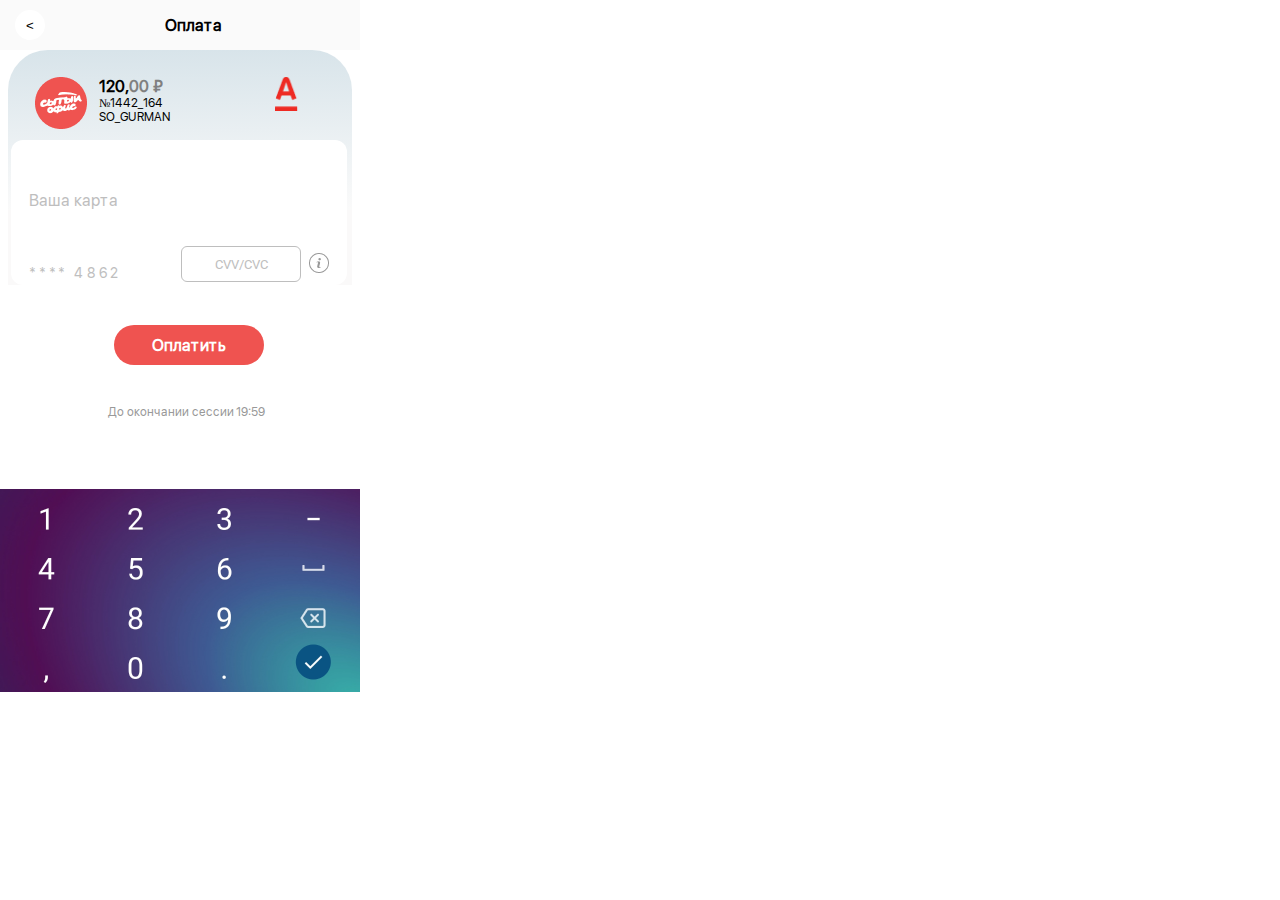
==== payment_binding_ru.html @ 4153eb65 "start" ====
<!DOCTYPE html>
<html lang="en">
<head>
    <meta charset="UTF-8">
    <meta name="viewport" content="width=device-width, initial-scale=1.0">
    <title>Payment_bidding</title>
    <link rel="stylesheet" href="css\style_binding.css">
</head>
<body onload="startTimer()">
    <header class="header">
        <button class="header_button">&lt;</button>
        <h2 class="header_title title">Оплата</h2>
    </header>
    <section class="payment">
        <div class="payment_head">
            <img src="icons/logo.png" alt="gurman_logo" class="gurman_logo">
            <div class="payment_head_title">
                <div id="amount" class="amount title">120,<span class="amount_sec">00 ₽</span></div>
                <div id="orderNumber" class="title"> №1442_164</div>
                <div id="description" class="title">SO_GURMAN</div>
            </div>
            <img src="icons/bank_logo.png" alt="" class="bank_logo">
        </div>
        <div class="payment_container">
        <form name="PaymentForm" action="" method="post" id="bindingPaymentForm" class="paymentForm">
            <p class="paymentForm_title title">Ваша карта</p>
            <div class="paymentFormString">
                <div class="numberCard title"id="maskedPan">**** 4862</div>
                <input name="$CVC" id="iCVC" maxlength="3" type="password" autocomplete="off" placeholder="CVV/CVC" class="CVC_bind">
                <button class="inform" onclick="clickInfo()"></button>
            </div>
        </div>
            <div class="informTable title hide">3 последние цифры на обратной стороне карты <button onclick="hideInfo()" class = "informtable_button"></button></div>
            </form>
            <form id="acs" method="post" action="">
                <input type="hidden" id="MD" name="MD"/>
                <input type="hidden" id="PaReq" name="PaReq"/>
                <input type="hidden" id="TermUrl" name="TermUrl"/>
            </form>
            <div id="errorBlock" style="color:red;"></div>
            <div id="infoBlock"></div>
            <div id="indicator" style="display:none;"><img src="" height="19" width="220" alt="indicator"></div>
            <input onclick="cvcErr()" class="payment_button title button"value="Оплатить" type="button" id="sendPayment">
            <div class="count title">
                <span>До окончании сессии</span>
                <div id="countdown">20:00</div>
            </div>
        </div>          
    </section>
    <footer class='phone_keyboard'></footer>
    <script src="js/app.js"></script>
</body>
</html>
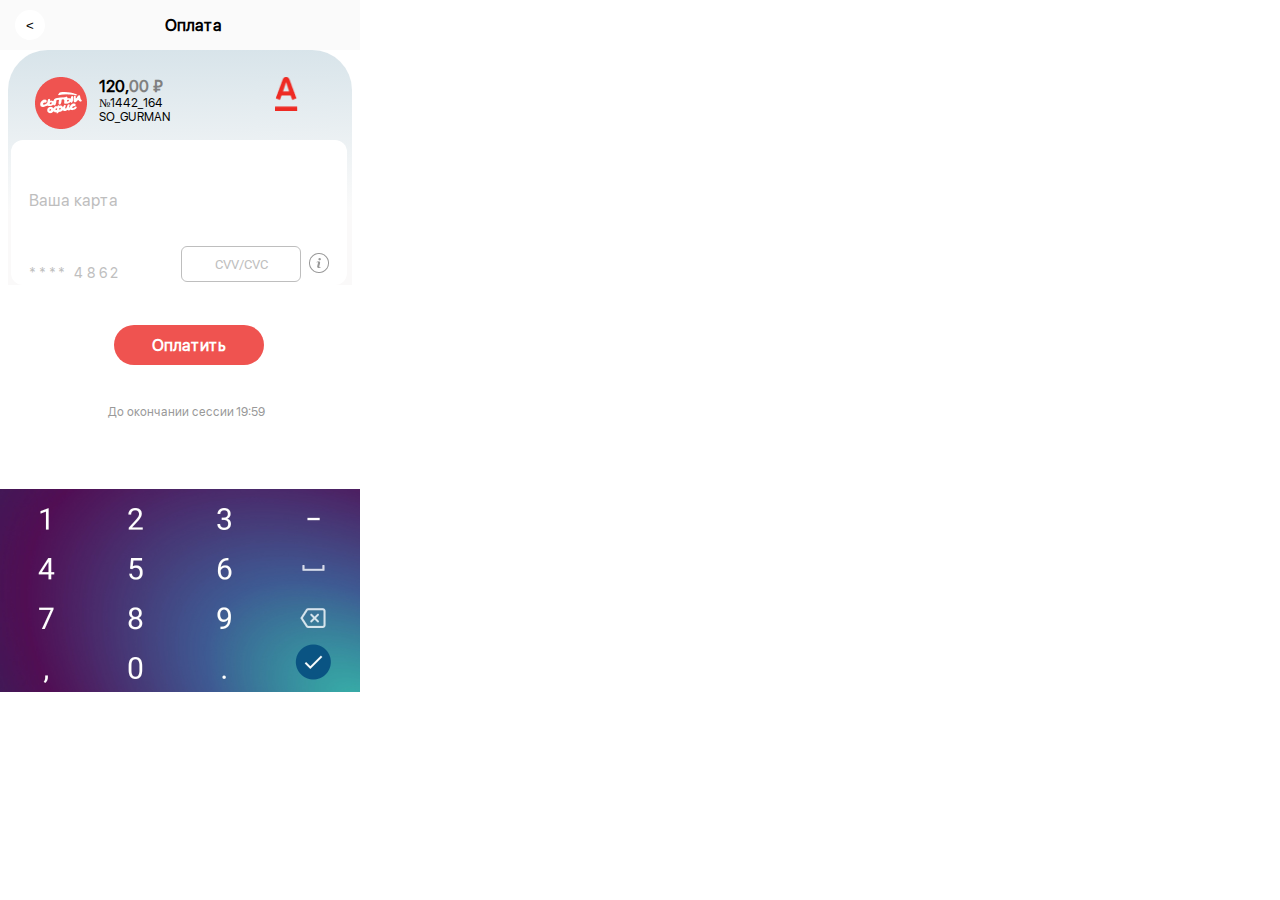
==== commit 3f9c9400: "fixed" ====
--- a/payment_binding_ru.html
+++ b/payment_binding_ru.html
@@ -1,11 +1,13 @@
 <!DOCTYPE html>
 <html lang="en">
+
 <head>
     <meta charset="UTF-8">
     <meta name="viewport" content="width=device-width, initial-scale=1.0">
     <title>Payment_bidding</title>
     <link rel="stylesheet" href="css\style_binding.css">
 </head>
+
 <body onload="startTimer()">
     <header class="header">
         <button class="header_button">&lt;</button>
@@ -22,32 +24,35 @@
             <img src="icons/bank_logo.png" alt="" class="bank_logo">
         </div>
         <div class="payment_container">
-        <form name="PaymentForm" action="" method="post" id="bindingPaymentForm" class="paymentForm">
-            <p class="paymentForm_title title">Ваша карта</p>
-            <div class="paymentFormString">
-                <div class="numberCard title"id="maskedPan">**** 4862</div>
-                <input name="$CVC" id="iCVC" maxlength="3" type="password" autocomplete="off" placeholder="CVV/CVC" class="CVC_bind">
-                <button class="inform" onclick="clickInfo()"></button>
-            </div>
+            <form name="PaymentForm" action="" method="post" id="bindingPaymentForm" class="paymentForm">
+                <p class="paymentForm_title title">Ваша карта</p>
+                <div class="paymentFormString">
+                    <div class="numberCard title" id="maskedPan">**** 4862</div>
+                    <input name="$CVC" id="iCVC" maxlength="3" type="password" autocomplete="off" placeholder="CVV/CVC"
+                        class="CVC_bind">
+                    <button class="inform" onclick="clickInfo()"></button>
+                </div>
         </div>
-            <div class="informTable title hide">3 последние цифры на обратной стороне карты <button onclick="hideInfo()" class = "informtable_button"></button></div>
-            </form>
-            <form id="acs" method="post" action="">
-                <input type="hidden" id="MD" name="MD"/>
-                <input type="hidden" id="PaReq" name="PaReq"/>
-                <input type="hidden" id="TermUrl" name="TermUrl"/>
-            </form>
-            <div id="errorBlock" style="color:red;"></div>
-            <div id="infoBlock"></div>
-            <div id="indicator" style="display:none;"><img src="" height="19" width="220" alt="indicator"></div>
-            <input onclick="cvcErr()" class="payment_button title button"value="Оплатить" type="button" id="sendPayment">
-            <div class="count title">
-                <span>До окончании сессии</span>
-                <div id="countdown">20:00</div>
-            </div>
-        </div>          
+        <div class="informTable title hide">3 последние цифры на обратной стороне карты <button onclick="hideInfo()"
+                class="informtable_button"></button></div>
+        </form>
+        <form id="acs" method="post" action="">
+            <input type="hidden" id="MD" name="MD" />
+            <input type="hidden" id="PaReq" name="PaReq" />
+            <input type="hidden" id="TermUrl" name="TermUrl" />
+        </form>
+        <div id="errorBlock" style="color:red;"></div>
+        <div id="infoBlock"></div>
+        <div id="indicator" style="display:none;"><img src="" height="19" width="220" alt="indicator"></div>
+        <input class="payment_button title button" value="Оплатить" type="button" id="sendPayment">
+        <div class="count title">
+            <span>До окончании сессии</span>
+            <div id="countdown">20:00</div>
+        </div>
+        </div>
     </section>
     <footer class='phone_keyboard'></footer>
     <script src="js/app.js"></script>
 </body>
+
 </html>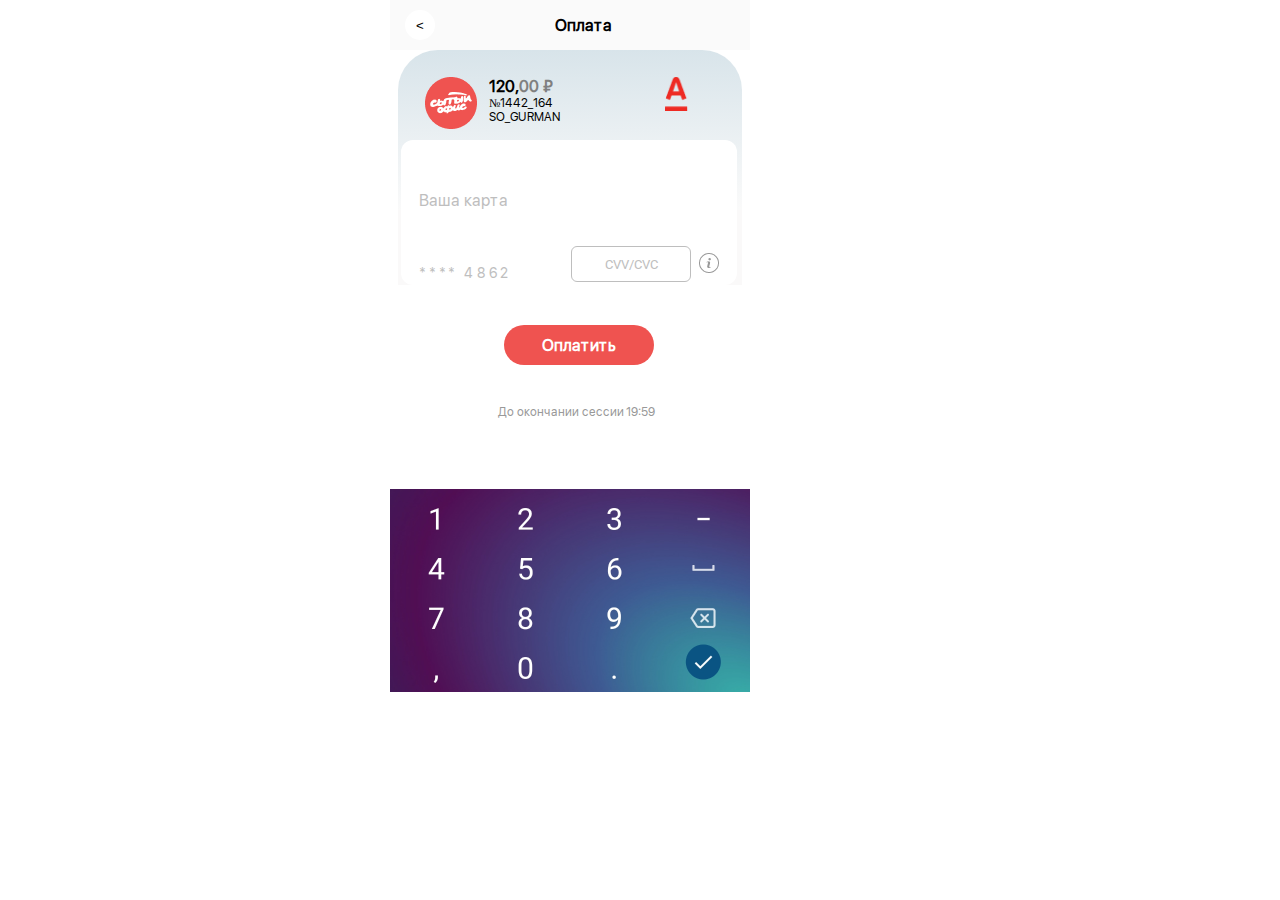
==== commit 4fb68c7d: "fixed" ====
--- a/payment_binding_ru.html
+++ b/payment_binding_ru.html
@@ -9,6 +9,7 @@
 </head>
 
 <body onload="startTimer()">
+    <div class="containerApp">
     <header class="header">
         <button class="header_button">&lt;</button>
         <h2 class="header_title title">Оплата</h2>
@@ -49,9 +50,9 @@
             <span>До окончании сессии</span>
             <div id="countdown">20:00</div>
         </div>
-        </div>
     </section>
     <footer class='phone_keyboard'></footer>
+</div>
     <script src="js/app.js"></script>
 </body>
 
